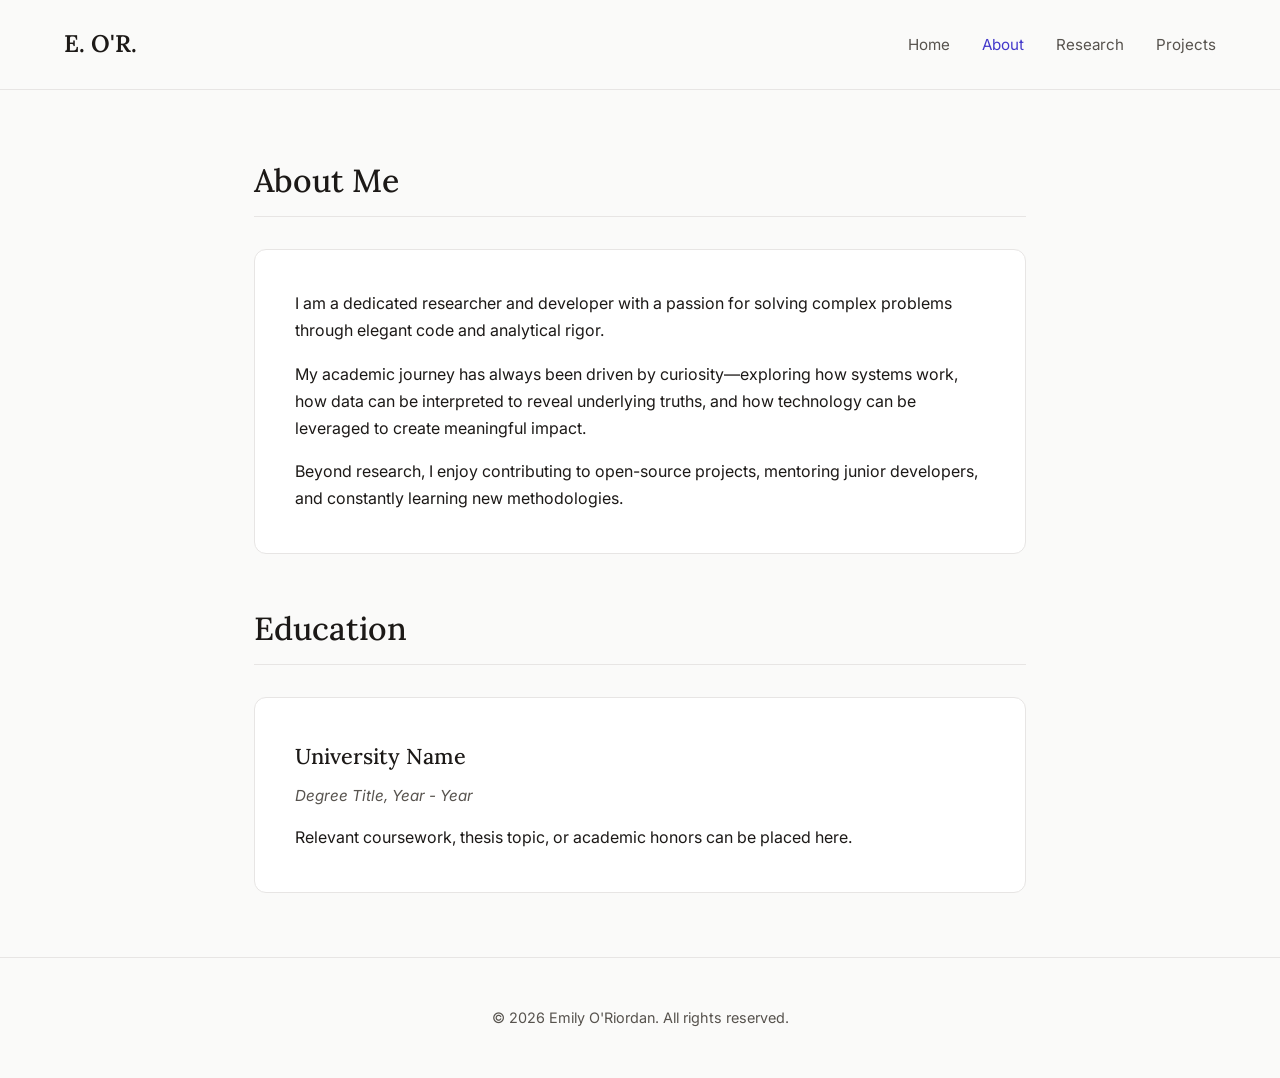
==== about.html @ c987c762 "Redesigned to a multi-page light theme" ====
<!DOCTYPE html>
<html lang="en">
<head>
    <meta charset="UTF-8">
    <meta name="viewport" content="width=device-width, initial-scale=1.0">
    <title>About | Emily O'Riordan</title>
    <link href="https://fonts.googleapis.com/css2?family=Inter:wght@400;500&family=Lora:ital,wght@0,500;0,600;1,500&display=swap" rel="stylesheet">
    <link rel="stylesheet" href="styles.css">
</head>
<body>
    <nav class="navbar">
        <a href="index.html" class="logo">E. O'R.</a>
        <ul class="nav-links">
            <li><a href="index.html">Home</a></li>
            <li><a href="about.html" class="active">About</a></li>
            <li><a href="research.html">Research</a></li>
            <li><a href="projects.html">Projects</a></li>
        </ul>
    </nav>

    <main>
        <h1 class="section-title">About Me</h1>
        
        <div class="card">
            <p style="margin-bottom: 1rem;">I am a dedicated researcher and developer with a passion for solving complex problems through elegant code and analytical rigor.</p>
            <p style="margin-bottom: 1rem;">My academic journey has always been driven by curiosity—exploring how systems work, how data can be interpreted to reveal underlying truths, and how technology can be leveraged to create meaningful impact.</p>
            <p>Beyond research, I enjoy contributing to open-source projects, mentoring junior developers, and constantly learning new methodologies.</p>
        </div>

        <h2 class="section-title" style="margin-top: 3rem;">Education</h2>
        <div class="card">
            <h3 class="card-title">University Name</h3>
            <p class="card-meta">Degree Title, Year - Year</p>
            <p>Relevant coursework, thesis topic, or academic honors can be placed here.</p>
        </div>
    </main>

    <footer>
        <p>&copy; <span id="year"></span> Emily O'Riordan. All rights reserved.</p>
    </footer>

    <script src="script.js"></script>
</body>
</html>
---- styles.css ----
:root {
    --bg-color: #FAFAF9;
    --surface-color: #FFFFFF;
    --text-main: #1C1917;
    --text-muted: #57534E;
    --accent: #4338CA;
    --accent-hover: #3730A3;
    --border-color: #E7E5E4;
}

* { margin: 0; padding: 0; box-sizing: border-box; }
html { scroll-behavior: smooth; }
body {
    font-family: 'Inter', sans-serif;
    background-color: var(--bg-color);
    color: var(--text-main);
    line-height: 1.7;
    -webkit-font-smoothing: antialiased;
}

h1, h2, h3, h4 {
    font-family: 'Lora', serif;
    font-weight: 500;
    color: var(--text-main);
}

.navbar {
    display: flex;
    justify-content: space-between;
    align-items: center;
    padding: 1.5rem 5%;
    background: rgba(250, 250, 249, 0.9);
    backdrop-filter: blur(10px);
    -webkit-backdrop-filter: blur(10px);
    border-bottom: 1px solid var(--border-color);
    position: sticky;
    top: 0;
    z-index: 100;
}

.logo {
    font-family: 'Lora', serif;
    font-size: 1.5rem;
    font-weight: 600;
    text-decoration: none;
    color: var(--text-main);
}

.nav-links { display: flex; gap: 2rem; list-style: none; }
.nav-links a {
    color: var(--text-muted);
    text-decoration: none;
    font-size: 0.95rem;
    transition: color 0.2s;
}
.nav-links a:hover, .nav-links a.active {
    color: var(--accent);
}

main {
    max-width: 900px;
    margin: 4rem auto;
    padding: 0 5%;
    min-height: calc(100vh - 200px);
}

.hero {
    display: flex;
    align-items: center;
    gap: 4rem;
    margin-bottom: 5rem;
}

.hero-text { flex: 1; }
.hero-title {
    font-size: 3.5rem;
    margin-bottom: 1rem;
    line-height: 1.1;
}

.hero-subtitle {
    font-size: 1.15rem;
    color: var(--text-muted);
    margin-bottom: 2rem;
}

.profile-img {
    width: 250px;
    height: 250px;
    border-radius: 50%;
    object-fit: cover;
    box-shadow: 0 20px 25px -5px rgba(0, 0, 0, 0.1), 0 10px 10px -5px rgba(0, 0, 0, 0.04);
}

.placeholder-img {
    background: linear-gradient(135deg, #e0e7ff, #c7d2fe);
    display: flex;
    align-items: center;
    justify-content: center;
    font-size: 5rem;
    color: var(--accent);
    font-family: 'Lora', serif;
    font-style: italic;
}

.btn {
    display: inline-block;
    padding: 0.75rem 1.5rem;
    background-color: var(--accent);
    color: white;
    text-decoration: none;
    border-radius: 6px;
    font-weight: 500;
    transition: background-color 0.2s, transform 0.2s;
}

.btn:hover { background-color: var(--accent-hover); transform: translateY(-1px); }
.btn-outline {
    background-color: transparent;
    color: var(--text-main);
    border: 1px solid var(--border-color);
}
.btn-outline:hover { background-color: var(--surface-color); color: var(--accent); }

.button-group { display: flex; gap: 1rem; }

.section-title { font-size: 2rem; margin-bottom: 2rem; padding-bottom: 0.5rem; border-bottom: 1px solid var(--border-color); }

.card {
    background: var(--surface-color);
    border: 1px solid var(--border-color);
    border-radius: 12px;
    padding: 2.5rem;
    margin-bottom: 1.5rem;
    transition: box-shadow 0.3s;
}

.card:hover {
    box-shadow: 0 10px 15px -3px rgba(0, 0, 0, 0.05);
}

.card-title { font-size: 1.35rem; margin-bottom: 0.5rem; }
.card-meta { font-size: 0.95rem; color: var(--text-muted); margin-bottom: 1rem; font-style: italic; }

footer {
    text-align: center;
    padding: 3rem 0;
    color: var(--text-muted);
    border-top: 1px solid var(--border-color);
    font-size: 0.9rem;
}

@media (max-width: 768px) {
    .nav-links { display: none; }
    .hero { flex-direction: column-reverse; text-align: center; gap: 2rem; }
    .button-group { justify-content: center; }
}
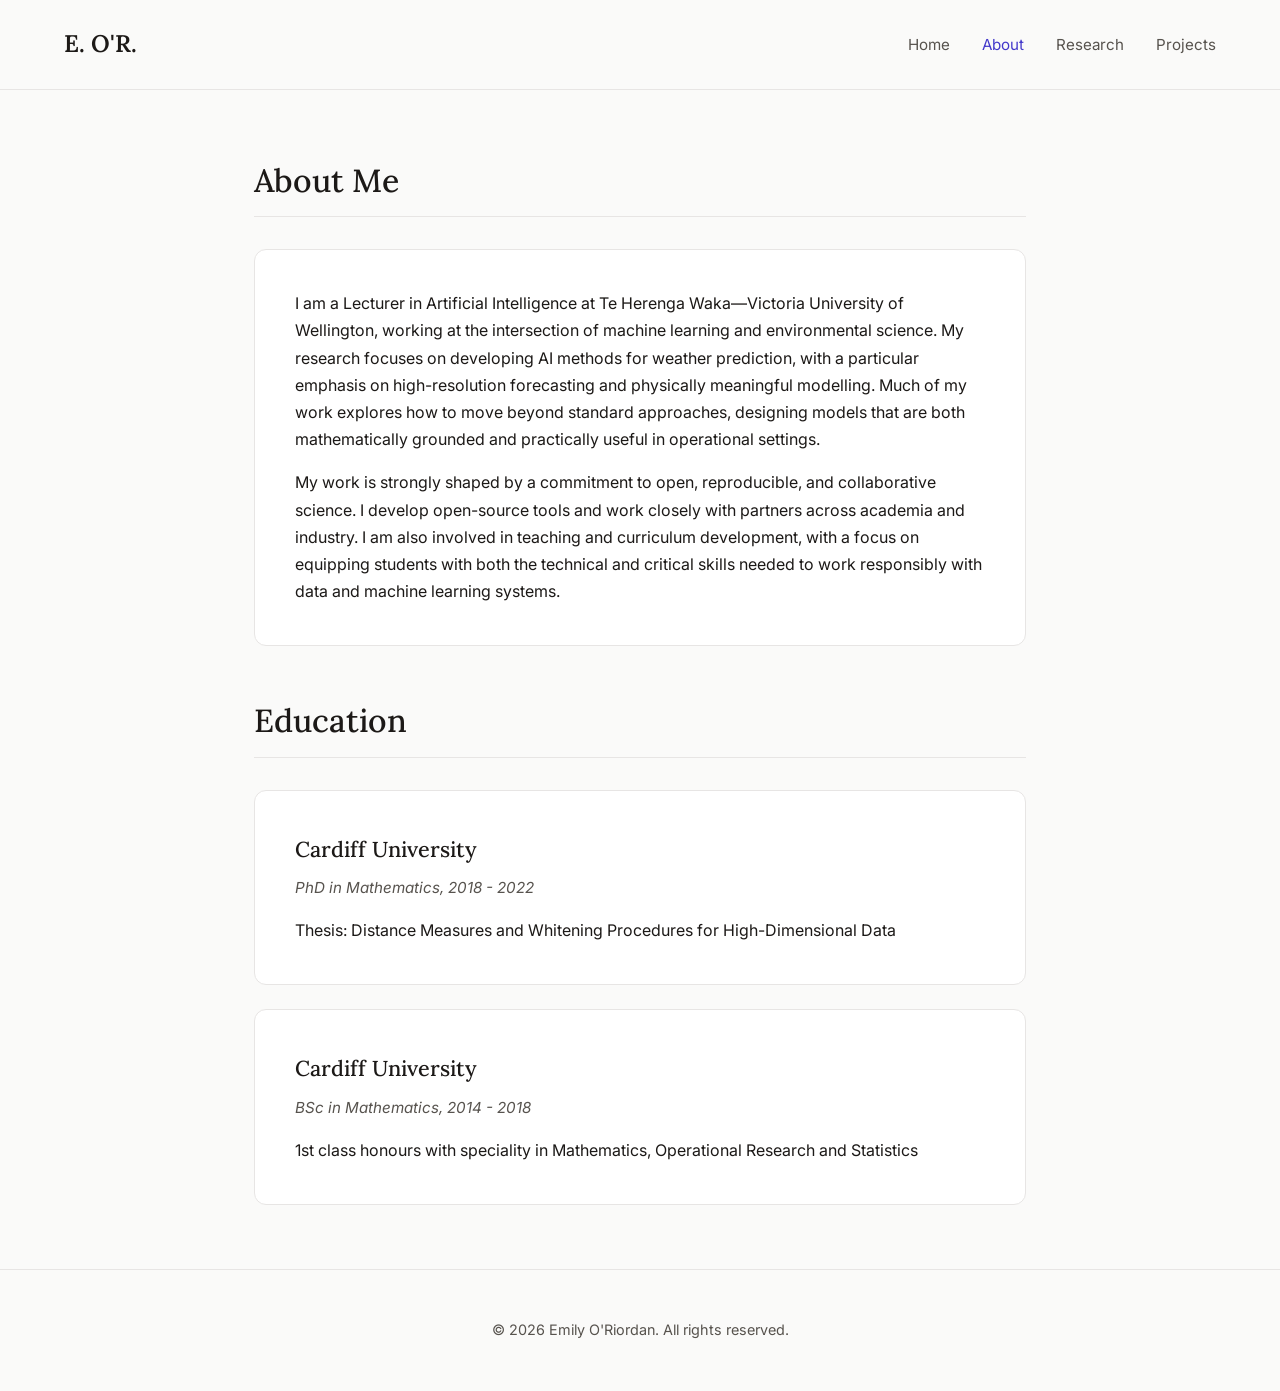
==== commit 46a009e5: "Populate About Me and Education sections" ====
--- a/about.html
+++ b/about.html
@@ -1,12 +1,16 @@
 <!DOCTYPE html>
 <html lang="en">
+
 <head>
     <meta charset="UTF-8">
     <meta name="viewport" content="width=device-width, initial-scale=1.0">
     <title>About | Emily O'Riordan</title>
-    <link href="https://fonts.googleapis.com/css2?family=Inter:wght@400;500&family=Lora:ital,wght@0,500;0,600;1,500&display=swap" rel="stylesheet">
+    <link
+        href="https://fonts.googleapis.com/css2?family=Inter:wght@400;500&family=Lora:ital,wght@0,500;0,600;1,500&display=swap"
+        rel="stylesheet">
     <link rel="stylesheet" href="styles.css">
 </head>
+
 <body>
     <nav class="navbar">
         <a href="index.html" class="logo">E. O'R.</a>
@@ -20,18 +24,30 @@
 
     <main>
         <h1 class="section-title">About Me</h1>
-        
+
         <div class="card">
-            <p style="margin-bottom: 1rem;">I am a dedicated researcher and developer with a passion for solving complex problems through elegant code and analytical rigor.</p>
-            <p style="margin-bottom: 1rem;">My academic journey has always been driven by curiosity—exploring how systems work, how data can be interpreted to reveal underlying truths, and how technology can be leveraged to create meaningful impact.</p>
-            <p>Beyond research, I enjoy contributing to open-source projects, mentoring junior developers, and constantly learning new methodologies.</p>
+            <p style="margin-bottom: 1rem;">I am a Lecturer in Artificial Intelligence at Te Herenga Waka—Victoria
+                University of Wellington, working at the intersection of machine learning and environmental science. My
+                research focuses on developing AI methods for weather prediction, with a particular emphasis on
+                high-resolution forecasting and physically meaningful modelling. Much of my work explores how to move
+                beyond standard approaches, designing models that are both mathematically grounded and practically
+                useful in operational settings.</p>
+            <p>My work is strongly shaped by a commitment to open, reproducible, and collaborative science. I develop
+                open-source tools and work closely with partners across academia and industry. I am also involved in
+                teaching and curriculum development, with a focus on equipping students with both the technical and
+                critical skills needed to work responsibly with data and machine learning systems.</p>
         </div>
 
         <h2 class="section-title" style="margin-top: 3rem;">Education</h2>
         <div class="card">
-            <h3 class="card-title">University Name</h3>
-            <p class="card-meta">Degree Title, Year - Year</p>
-            <p>Relevant coursework, thesis topic, or academic honors can be placed here.</p>
+            <h3 class="card-title">Cardiff University</h3>
+            <p class="card-meta">PhD in Mathematics, 2018 - 2022</p>
+            <p>Thesis: Distance Measures and Whitening Procedures for High-Dimensional Data</p>
+        </div>
+        <div class="card">
+            <h3 class="card-title">Cardiff University</h3>
+            <p class="card-meta">BSc in Mathematics, 2014 - 2018</p>
+            <p>1st class honours with speciality in Mathematics, Operational Research and Statistics</p>
         </div>
     </main>
 
@@ -41,4 +57,5 @@
 
     <script src="script.js"></script>
 </body>
-</html>
+
+</html>
